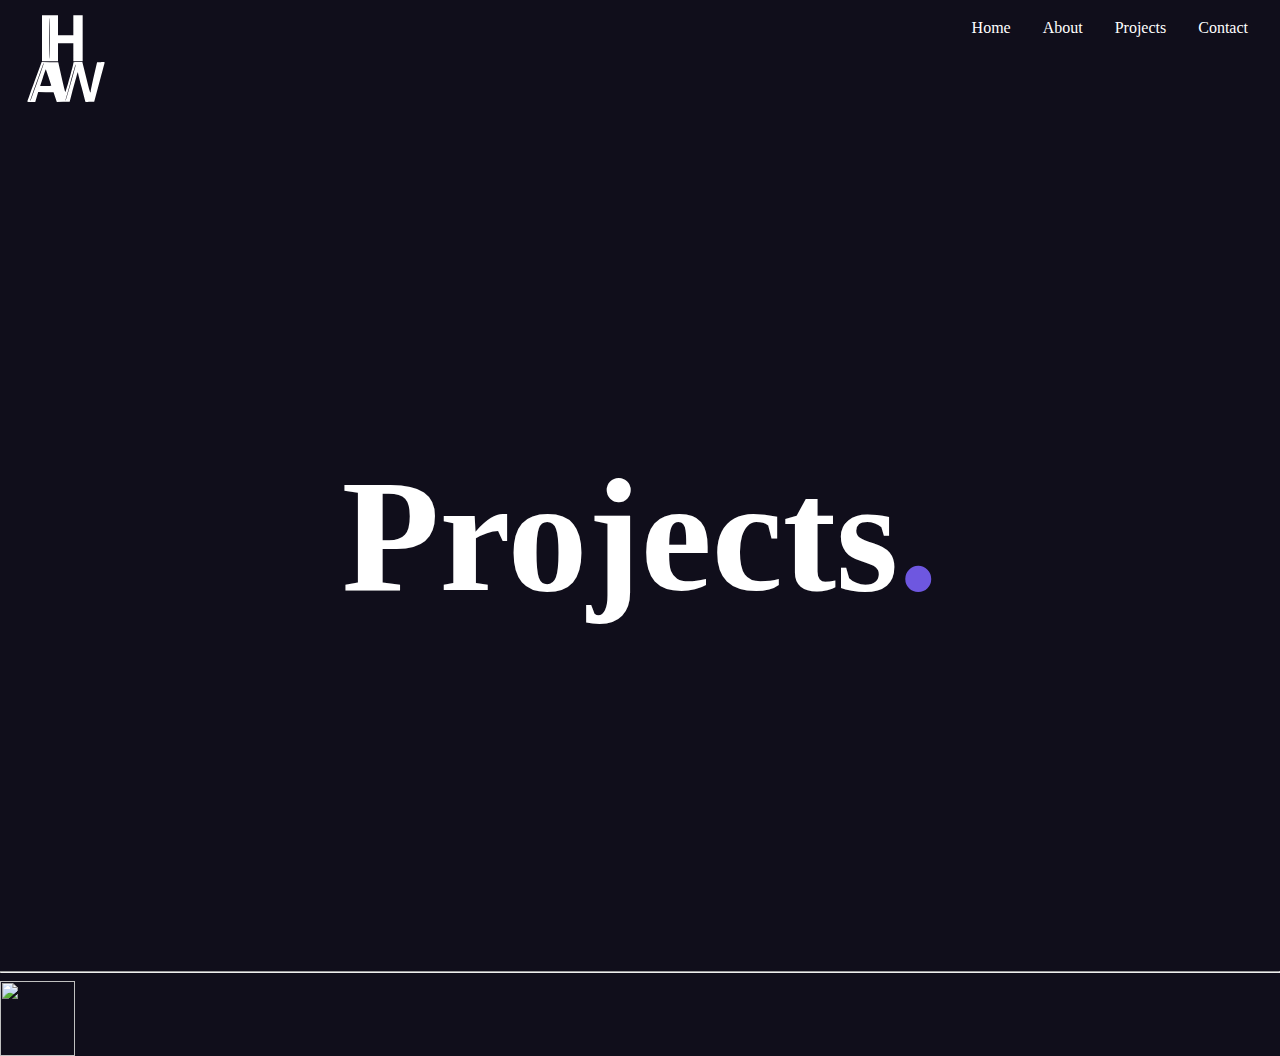
==== projects.html @ f9002aec "menu bar" ====
<!DOCTYPE html>
<html lang="en">
  <head>
    <meta charset="UTF-8" />
    <meta http-equiv="X-UA-Compatible" content="IE=edge" />
    <meta name="viewport" content="width=device-width, initial-scale=1.0" />
    <link rel="stylesheet" href="reset.css" />
    <link rel="stylesheet" href="style.css" />

    <title>Habib Abdul Wahid | Portfolio Website</title>
    <link rel="icon" href="Images/logo.svg" />
  </head>
  <body>
    <script src="script.js"></script>
    <div class="nav-bar">
      <div class="logo-haw">
        <svg
          version="1.0"
          xmlns="http://www.w3.org/2000/svg"
          viewBox="0 0 150.000000 150.000000"
          preserveAspectRatio="xMidYMid meet"
        >
          <g
            transform="translate(0.000000,150.000000) scale(0.100000,-0.100000)"
            stroke="none"
          >
            <path
              d="M390 1045 l0 -345 120 0 120 0 0 135 0 135 115 0 115 0 0 -135 0
  -135 70 0 70 0 0 345 0 345 -70 0 -70 0 0 -150 0 -150 -115 0 -115 0 0 150 0
  150 -120 0 -120 0 0 -345z m120 0 c0 -172 -4 -305 -5 -305 -5 0 -5 133 -5 305
  0 172 4 305 5 305 5 0 5 -133 5 -305z"
            />
            <path
              d="M277 398 c-59 -161 -107 -296 -107 -300 0 -5 27 -8 60 -8 l59 0 22
  75 22 76 115 -3 115 -3 25 -73 24 -73 96 3 97 3 37 140 c21 77 49 181 63 230
  13 50 24 80 24 68 1 -12 26 -114 56 -227 30 -112 55 -207 55 -211 0 -3 30 -5
  67 -3 l66 3 78 290 c43 160 79 294 79 298 0 4 -26 7 -57 5 l-57 -3 -48 -205
  c-26 -113 -47 -216 -47 -230 -2 -50 -19 2 -71 217 l-55 223 -67 0 c-58 0 -68
  -3 -68 -17 1 -23 -113 -433 -120 -433 -3 0 -28 100 -56 223 l-50 222 -125 3
  -124 3 -108 -293z m43 -8 c-55 -151 -100 -276 -100 -279 0 -2 -2 -2 -5 1 -3 2
  40 128 95 278 55 151 100 276 100 279 0 2 2 2 5 -1 3 -2 -40 -128 -95 -278z
  m505 -9 c-41 -145 -77 -266 -81 -270 -3 -3 -4 3 -1 14 4 11 36 126 72 255 80
  285 76 272 81 268 2 -2 -30 -122 -71 -267z m-339 87 c20 -62 39 -119 42 -125
  3 -10 -17 -13 -81 -13 l-85 0 41 125 c23 68 43 124 44 125 1 0 18 -51 39 -112z"
            />
          </g>
        </svg>
      </div>
      <button onclick="myFunction()" class="hamburger-menu">Menu</button>
      <ul role="not-list" id="nav">
        <li><a href="index.html">Home</a></li>
        <li><a href="index.html#about">About</a></li>
        <li><a href="#">Projects</a></li>
        <li><a href="index.html#contact">Contact</a></li>
      </ul>
    </div>
    <div class="panel center-all">
      <h1>Projects<span class="text-highlight">.</span></h1>
    </div>
    <div>
      <hr />
    </div>
    <div>
      <img src="Images/django.svg" alt="" />
      <!-- <img src="Images/django" alt="" /> -->
      <img
        src="https://cdn.jsdelivr.net/gh/devicons/devicon@latest/icons/linux/linux-original.svg"
        class="logo"
        id="linux"
      />
    </div>
  </body>
</html>
---- style.css ----
:root {
  --hue-color: 250;
  --text: #ffffff;
  --primary: hsl(var(--hue-color), 30%, 8%);
  --secondary: hsl(var(--hue-color), 30%, 8%);
  --text-highlight: hsl(var(--hue-color), 69%, 61%);
  scroll-behavior: smooth;
  user-select: none;
  -webkit-user-select: none;
  -moz-user-select: none;
  -ms-user-select: none;
}
body {
  background: var(--primary);
}

h1 {
  color: var(--text);
  font-size: 10em;
}
h2 {
  font-size: 6rem;
  color: var(--text);
}
h3 {
  color: var(--text-highlight);
  font-size: 2rem;
}
.text-highlight {
  color: var(--text-highlight);
}

p {
  color: var(--text);
  font-size: 1.5rem;
}
.potrait {
  height: 700px;
}
.panel {
  text-align: left;
  height: 95vh;
  display: flex;
  flex-direction: column;
  justify-content: center;
  align-items: center;
}
.logo {
  width: 75px;
  height: 75px;
}

#about {
  padding-top: 75px;
  display: flex;
  max-width: 920px;
  margin: auto;
}
.logo-haw {
  width: 100px;
  height: 100px;
  margin-left: 1rem;
  margin-top: 0.5rem;
  fill: var(--text);
  transition: ease 2s;
}
.name-logo {
  width: 50px;
  height: 50px;
}
.nav-scroll {
  box-shadow: 0 4px 8px var(--text-highlight);
}

#nav {
  display: flex;
}
#nav a {
  margin-right: 2em;
  text-decoration: none;
  color: var(--text);
}
#nav a:hover {
  color: var(--text-highlight);
  /* text-decoration: underline;
  text-decoration-thickness: 3; */
}

.nav-bar {
  display: flex;
  justify-content: space-between;
  color: var(--text);
  background: var(--secondary);
  position: sticky;
  top: 0;
  z-index: 1000; /* Ensures the navbar stays above other content */
  transition: box-shadow 0.5s ease;
  transition-delay: 1s;
}

/* Contact Section*/
.contact-icons {
  width: 25px;
  height: 25px;
  fill: var(--text);
}
.contact-icons:hover {
  fill: var(--text-highlight);
  cursor: pointer;
  transition: ease-in 0.4s;
}
.contact-logo {
  width: 100px;
  height: 100px;
  margin: auto;
}
.contact-content {
  display: flex;
  justify-content: space-evenly;
  align-items: center;
}
.contact-actions {
  display: flex;
  justify-content: space-evenly;
  border-width: 1px;
  border-color: var(--text);
  border-style: solid;
  padding-block: 10px;
  border-radius: 10px;
  width: 50%;
  margin-inline: auto;
  margin-block: 10px;
}

#contact {
  text-align: center;
  height: 95vh;
  display: flex;
  flex-direction: column;
  justify-content: space-evenly;
}

.form-container {
  background-color: hsl(var(--hue-color), 50%, 6%);
  padding: 20px;
  border-radius: 10px;
  box-shadow: 0 4px 8px rgba(0, 0, 0, 0.2);
  width: 100%;
  max-width: 400px;
}

form {
  display: flex;
  flex-direction: column;
}

input[type="text"],
input[type="email"],
textarea {
  background-color: #333;
  border: 1px solid #555;
  border-radius: 5px;
  padding: 10px;
  margin-bottom: 10px;
  color: var(--text);

  font-size: 16px;
}

textarea {
  resize: vertical;
  height: 100px;
}

button {
  background-color: var(--text-highlight);
  color: var(--text);
  border: none;
  border-radius: 5px;
  padding: 10px;
  font-size: 16px;
  cursor: pointer;
}

button:hover {
  background-color: #8a2be2;
}
input[type="text"]:focus,
input[type="email"]:focus,
textarea:focus {
  border-color: var(--text-highlight);
  outline: none;
}
form {
  margin-bottom: 0;
}
.form-input-container {
  display: flex;
  flex-direction: column;
  height: 250px;
  justify-content: space-around;
  margin-bottom: 2.5rem;
}

/* Education section */
.timeline {
  position: relative;
  max-width: 920px;
  margin: 50px auto;
  padding: 40px 0;
}

/* Central vertical line */
.timeline::before {
  content: "";
  position: absolute;
  top: 0;
  bottom: 0;
  left: 50%;
  width: 2px;
  background-color: #6c63ff;
  transform: translateX(-50%);
}

.timeline-item {
  padding: 20px 40px;
  position: relative;
  width: 50%;
  box-sizing: border-box;
}

.timeline-item.left {
  left: 0;
  text-align: right;
}

.timeline-item.right {
  left: 50%;
  text-align: left;
}

.timeline-item::after {
  content: "";
  position: absolute;
  width: 12px;
  height: 12px;
  background-color: #6c63ff;
  border-radius: 50%;
  top: 50%;
  transform: translateY(-50%);
  z-index: 1;
}

.timeline-item.left::after {
  right: -6px;
}

.timeline-item.right::after {
  left: -6px;
}

.timeline-content {
  padding: 20px;
  background-color: #262347;
  border-radius: 6px;
  position: relative;
  z-index: 2;
}

.timeline-content h3 {
  margin-top: 0;
  margin-bottom: 0;
  font-size: 20px;
  color: #fff;
}
.timeline-content i {
  margin-bottom: 50px;
}
.timeline-content p {
  margin: 5px 0;
  font-size: 16px;
  color: #b2b2d8;
}

.timeline-content .fa-calendar {
  margin-right: 10px;
  color: #6c63ff;
}
.study-place {
  margin-bottom: 15px;
}
.potrait-small {
  height: 400px;
  display: none;
}
.hamburger-menu {
  display: none;
}
/* Resize section*/
@media screen and (max-width: 1024px) {
  #nav {
    display: none;
  }
  .contact-content {
    flex-direction: column-reverse;
  }
  h1 {
    font-size: 12vw;
  }
  h3 {
    font-size: 4vw;
  }
  h2 {
    font-size: 10vw;
  }
  p {
    font-size: 1rem;
  }

  .contact-content {
    margin-inline: 3rem;
  }

  #about {
    width: 85%;
  }
  .about-title h2 {
    text-align: center;
  }
  .timeline-item {
    width: 90%;
  }
  .timeline::before {
    left: 10%;
  }
  .timeline-item.left,
  .timeline-item.right {
    left: 10%;
    text-align: left;
  }
  .timeline-item.left::after {
    left: -6px;
  }
  .nav-bar {
    flex-direction: column;
    text-align: center;
  }
  .hamburger-menu {
    display: block;
    width: 60px;

    position: absolute;
    right: 7.5px;
    top: 7.5px;
  }
}

@media screen and (max-width: 600px) {
  .potrait {
    display: none;
  }
  .potrait-small {
    display: block;
    float: right;
  }
}
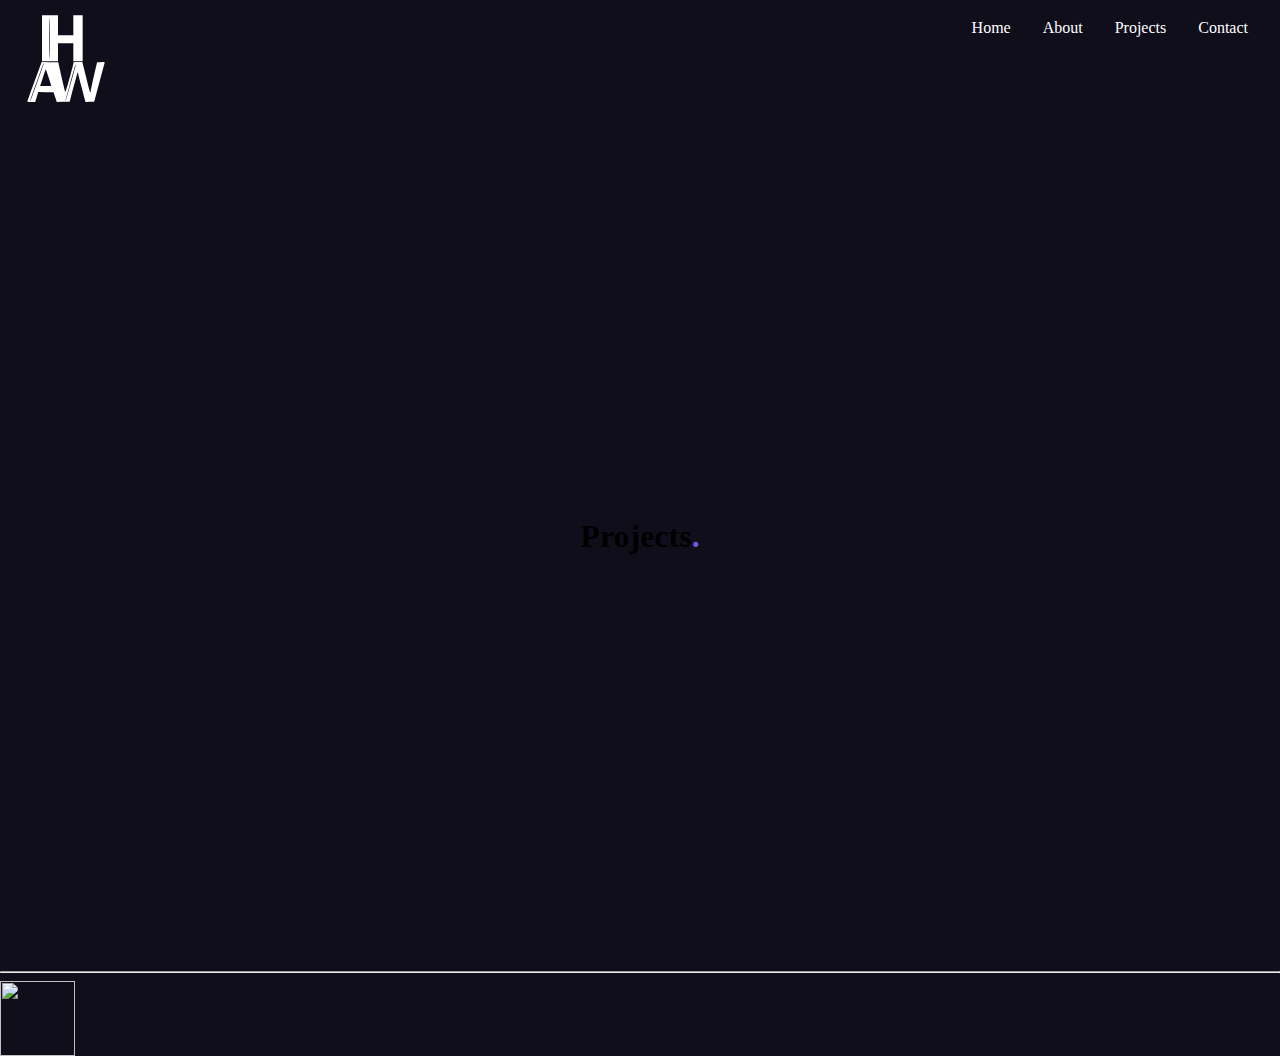
==== commit 85ae20ec: "cleaning css" ====
--- a/projects.html
+++ b/projects.html
@@ -47,14 +47,14 @@
         </svg>
       </div>
       <button onclick="myFunction()" class="hamburger-menu">Menu</button>
-      <ul role="not-list" id="nav">
+      <ul role="not-list" class="nav">
         <li><a href="index.html">Home</a></li>
         <li><a href="index.html#about">About</a></li>
         <li><a href="#">Projects</a></li>
         <li><a href="index.html#contact">Contact</a></li>
       </ul>
     </div>
-    <div class="panel center-all">
+    <div class="landing-page center-all">
       <h1>Projects<span class="text-highlight">.</span></h1>
     </div>
     <div>
--- a/style.css
+++ b/style.css
@@ -13,8 +13,16 @@
 body {
   background: var(--primary);
 }
-
-h1 {
+.inside-body {
+  max-width: 1200px;
+  margin: auto;
+}
+.content-wrapper {
+  width: 90%;
+  margin: auto;
+}
+
+.title {
   color: var(--text);
   font-size: 10em;
 }
@@ -22,7 +30,7 @@
   font-size: 6rem;
   color: var(--text);
 }
-h3 {
+.subtitle {
   color: var(--text-highlight);
   font-size: 2rem;
 }
@@ -37,7 +45,7 @@
 .potrait {
   height: 700px;
 }
-.panel {
+.landing-page {
   text-align: left;
   height: 95vh;
   display: flex;
@@ -72,15 +80,15 @@
   box-shadow: 0 4px 8px var(--text-highlight);
 }
 
-#nav {
-  display: flex;
-}
-#nav a {
+.nav {
+  display: flex;
+}
+.nav a {
   margin-right: 2em;
   text-decoration: none;
   color: var(--text);
 }
-#nav a:hover {
+.nav a:hover {
   color: var(--text-highlight);
   /* text-decoration: underline;
   text-decoration-thickness: 3; */
@@ -91,11 +99,6 @@
   justify-content: space-between;
   color: var(--text);
   background: var(--secondary);
-  position: sticky;
-  top: 0;
-  z-index: 1000; /* Ensures the navbar stays above other content */
-  transition: box-shadow 0.5s ease;
-  transition-delay: 1s;
 }
 
 /* Contact Section*/
@@ -296,18 +299,40 @@
 .hamburger-menu {
   display: none;
 }
+.to-top {
+  position: fixed;
+  z-index: 1000;
+  right: 30px;
+  bottom: 25px;
+  height: 90px;
+  width: 90px;
+  display: flex;
+  align-items: center;
+  justify-content: center;
+  cursor: pointer;
+  display: none;
+}
+.arrow-up {
+  width: 28px;
+  height: 28px;
+  border-left: 4px solid white;
+  border-bottom: 4px solid white;
+  transform: rotate(135deg);
+  margin-bottom: -14px;
+  pointer-events: none;
+}
 /* Resize section*/
 @media screen and (max-width: 1024px) {
-  #nav {
+  .nav {
     display: none;
   }
   .contact-content {
     flex-direction: column-reverse;
   }
-  h1 {
+  .title {
     font-size: 12vw;
   }
-  h3 {
+  .subtitle {
     font-size: 4vw;
   }
   h2 {
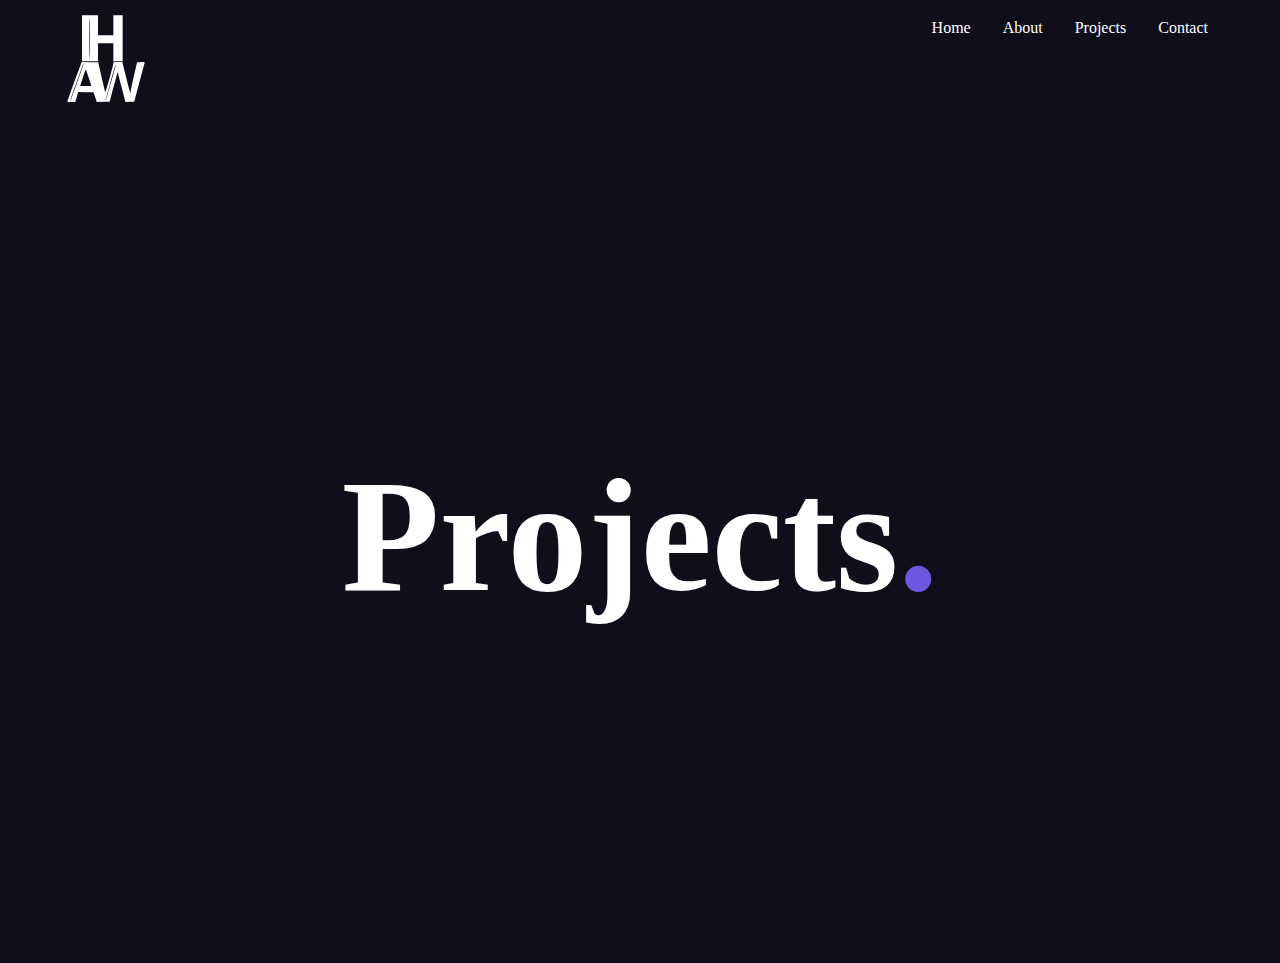
==== commit 0fd698f6: "potrait reduce pixels + sidebar + project fixes" ====
--- a/projects.html
+++ b/projects.html
@@ -6,32 +6,32 @@
     <meta name="viewport" content="width=device-width, initial-scale=1.0" />
     <link rel="stylesheet" href="reset.css" />
     <link rel="stylesheet" href="style.css" />
+    <link rel="stylesheet" href="project.css" />
 
     <title>Habib Abdul Wahid | Portfolio Website</title>
     <link rel="icon" href="Images/logo.svg" />
   </head>
   <body>
-    <script src="script.js"></script>
-    <div class="nav-bar">
-      <div class="logo-haw">
-        <svg
-          version="1.0"
-          xmlns="http://www.w3.org/2000/svg"
-          viewBox="0 0 150.000000 150.000000"
-          preserveAspectRatio="xMidYMid meet"
-        >
-          <g
-            transform="translate(0.000000,150.000000) scale(0.100000,-0.100000)"
-            stroke="none"
+    <div class="inside-body">
+      <div class="nav-bar">
+        <div class="logo-haw">
+          <svg
+            version="1.0"
+            xmlns="http://www.w3.org/2000/svg"
+            viewBox="0 0 150.000000 150.000000"
+            preserveAspectRatio="xMidYMid meet"
           >
-            <path
-              d="M390 1045 l0 -345 120 0 120 0 0 135 0 135 115 0 115 0 0 -135 0
+            <g
+              transform="translate(0.000000,150.000000) scale(0.100000,-0.100000)"
+            >
+              <path
+                d="M390 1045 l0 -345 120 0 120 0 0 135 0 135 115 0 115 0 0 -135 0
   -135 70 0 70 0 0 345 0 345 -70 0 -70 0 0 -150 0 -150 -115 0 -115 0 0 150 0
   150 -120 0 -120 0 0 -345z m120 0 c0 -172 -4 -305 -5 -305 -5 0 -5 133 -5 305
   0 172 4 305 5 305 5 0 5 -133 5 -305z"
-            />
-            <path
-              d="M277 398 c-59 -161 -107 -296 -107 -300 0 -5 27 -8 60 -8 l59 0 22
+              />
+              <path
+                d="M277 398 c-59 -161 -107 -296 -107 -300 0 -5 27 -8 60 -8 l59 0 22
   75 22 76 115 -3 115 -3 25 -73 24 -73 96 3 97 3 37 140 c21 77 49 181 63 230
   13 50 24 80 24 68 1 -12 26 -114 56 -227 30 -112 55 -207 55 -211 0 -3 30 -5
   67 -3 l66 3 78 290 c43 160 79 294 79 298 0 4 -26 7 -57 5 l-57 -3 -48 -205
@@ -42,32 +42,77 @@
   m505 -9 c-41 -145 -77 -266 -81 -270 -3 -3 -4 3 -1 14 4 11 36 126 72 255 80
   285 76 272 81 268 2 -2 -30 -122 -71 -267z m-339 87 c20 -62 39 -119 42 -125
   3 -10 -17 -13 -81 -13 l-85 0 41 125 c23 68 43 124 44 125 1 0 18 -51 39 -112z"
-            />
-          </g>
-        </svg>
+              />
+            </g>
+          </svg>
+        </div>
+        <ul role="not-list" class="nav">
+          <li><a href="index.html">Home</a></li>
+          <li><a href="index.html#about">About</a></li>
+          <li><a href="#">Projects</a></li>
+          <li><a href="index.html#contact">Contact</a></li>
+        </ul>
+        <ul role="not-list" class="sidebar">
+          <li onclick="myFunction()">
+            <?xml version="1.0" encoding="utf-8"?><svg
+              version="1.1"
+              id="Layer_1"
+              xmlns="http://www.w3.org/2000/svg"
+              xmlns:xlink="http://www.w3.org/1999/xlink"
+              x="0px"
+              y="0px"
+              width="26px"
+              height="26px"
+              viewBox="0 0 122.878 122.88"
+              enable-background="new 0 0 122.878 122.88"
+              xml:space="preserve"
+              fill="#ffffff"
+            >
+              <g>
+                <path
+                  d="M1.426,8.313c-1.901-1.901-1.901-4.984,0-6.886c1.901-1.902,4.984-1.902,6.886,0l53.127,53.127l53.127-53.127 c1.901-1.902,4.984-1.902,6.887,0c1.901,1.901,1.901,4.985,0,6.886L68.324,61.439l53.128,53.128c1.901,1.901,1.901,4.984,0,6.886 c-1.902,1.902-4.985,1.902-6.887,0L61.438,68.326L8.312,121.453c-1.901,1.902-4.984,1.902-6.886,0 c-1.901-1.901-1.901-4.984,0-6.886l53.127-53.128L1.426,8.313L1.426,8.313z"
+                />
+              </g>
+            </svg>
+          </li>
+          <li><a href="index.html">Home</a></li>
+          <li><a href="index.html#about">About</a></li>
+          <li><a href="#">Projects</a></li>
+          <li><a href="index.html#contact">Contact</a></li>
+        </ul>
+        <div onclick="myFunction()" class="hamburger-menu">
+          <?xml version="1.0" encoding="utf-8"?><svg
+            version="1.1"
+            id="Layer_1"
+            xmlns="http://www.w3.org/2000/svg"
+            xmlns:xlink="http://www.w3.org/1999/xlink"
+            x="0px"
+            y="0px"
+            viewBox="0 0 122.88 95.95"
+            style="enable-background: new 0 0 122.88 95.95"
+            xml:space="preserve"
+          >
+            <style type="text/css">
+              .st0 {
+                fill-rule: evenodd;
+                clip-rule: evenodd;
+              }
+            </style>
+            <g>
+              <path
+                class="st0"
+                d="M8.94,0h105c4.92,0,8.94,4.02,8.94,8.94l0,0c0,4.92-4.02,8.94-8.94,8.94h-105C4.02,17.88,0,13.86,0,8.94l0,0 C0,4.02,4.02,0,8.94,0L8.94,0z M8.94,78.07h105c4.92,0,8.94,4.02,8.94,8.94l0,0c0,4.92-4.02,8.94-8.94,8.94h-105 C4.02,95.95,0,91.93,0,87.01l0,0C0,82.09,4.02,78.07,8.94,78.07L8.94,78.07z M8.94,39.03h105c4.92,0,8.94,4.02,8.94,8.94l0,0 c0,4.92-4.02,8.94-8.94,8.94h-105C4.02,56.91,0,52.89,0,47.97l0,0C0,43.06,4.02,39.03,8.94,39.03L8.94,39.03z"
+              />
+            </g>
+          </svg>
+        </div>
       </div>
-      <button onclick="myFunction()" class="hamburger-menu">Menu</button>
-      <ul role="not-list" class="nav">
-        <li><a href="index.html">Home</a></li>
-        <li><a href="index.html#about">About</a></li>
-        <li><a href="#">Projects</a></li>
-        <li><a href="index.html#contact">Contact</a></li>
-      </ul>
+      <div class="content-wrapper">
+        <div class="landing-page">
+          <h1 class="title">Projects<span class="text-highlight">.</span></h1>
+        </div>
+      </div>
     </div>
-    <div class="landing-page center-all">
-      <h1>Projects<span class="text-highlight">.</span></h1>
-    </div>
-    <div>
-      <hr />
-    </div>
-    <div>
-      <img src="Images/django.svg" alt="" />
-      <!-- <img src="Images/django" alt="" /> -->
-      <img
-        src="https://cdn.jsdelivr.net/gh/devicons/devicon@latest/icons/linux/linux-original.svg"
-        class="logo"
-        id="linux"
-      />
-    </div>
+    <script src="script.js"></script>
   </body>
 </html>
--- a/style.css
+++ b/style.css
@@ -59,7 +59,7 @@
 }
 
 #about {
-  padding-top: 75px;
+  padding-block: 75px;
   display: flex;
   max-width: 920px;
   margin: auto;
@@ -82,6 +82,7 @@
 
 .nav {
   display: flex;
+  flex-direction: row;
 }
 .nav a {
   margin-right: 2em;
@@ -90,8 +91,6 @@
 }
 .nav a:hover {
   color: var(--text-highlight);
-  /* text-decoration: underline;
-  text-decoration-thickness: 3; */
 }
 
 .nav-bar {
@@ -121,6 +120,7 @@
   display: flex;
   justify-content: space-evenly;
   align-items: center;
+  padding-block: 5rem;
 }
 .contact-actions {
   display: flex;
@@ -137,7 +137,7 @@
 
 #contact {
   text-align: center;
-  height: 95vh;
+  /* height: 95vh; */
   display: flex;
   flex-direction: column;
   justify-content: space-evenly;
@@ -175,9 +175,10 @@
   height: 100px;
 }
 
-button {
+button[type="submit"] {
   background-color: var(--text-highlight);
   color: var(--text);
+
   border: none;
   border-radius: 5px;
   padding: 10px;
@@ -185,7 +186,7 @@
   cursor: pointer;
 }
 
-button:hover {
+button[type="submit"]:hover {
   background-color: #8a2be2;
 }
 input[type="text"]:focus,
@@ -299,33 +300,82 @@
 .hamburger-menu {
   display: none;
 }
+
 .to-top {
+  background-color: var(--text-highlight);
+  color: var(--text);
+
+  border: none;
+  border-radius: 5px;
+  padding: 10px;
+  font-size: 16px;
+  cursor: pointer;
   position: fixed;
-  z-index: 1000;
+  z-index: 999;
   right: 30px;
   bottom: 25px;
-  height: 90px;
-  width: 90px;
+  height: 50px;
+  width: 50px;
   display: flex;
   align-items: center;
   justify-content: center;
   cursor: pointer;
   display: none;
 }
+
 .arrow-up {
-  width: 28px;
-  height: 28px;
+  width: 20px;
+  height: 20px;
   border-left: 4px solid white;
   border-bottom: 4px solid white;
   transform: rotate(135deg);
   margin-bottom: -14px;
   pointer-events: none;
 }
+.sidebar {
+  position: fixed;
+  top: 0;
+  right: 0;
+  height: 100vh;
+  width: 250px;
+  z-index: 999;
+  background-color: rgba(255, 255, 255, 0.2);
+  box-shadow: -10px 0 10px rgba(0, 0, 0, 0.363);
+  backdrop-filter: blur(50px);
+  display: flex;
+  flex-direction: column;
+  align-items: flex-start;
+  justify-content: start;
+  margin-top: 0;
+  display: none;
+}
+.sidebar li,
+.sidebar a {
+  width: 100%;
+  text-decoration: none;
+  color: white;
+  text-align: left;
+  padding: 1rem;
+}
+.hamburger-menu {
+  display: none;
+  position: absolute;
+  right: 10px;
+  top: 10px;
+  background-color: var(--text-highlight);
+  padding: 0.5rem;
+  height: 26px;
+  width: 26px;
+  border-radius: 0.5rem;
+}
 /* Resize section*/
 @media screen and (max-width: 1024px) {
   .nav {
     display: none;
   }
+  .form-container {
+    margin-bottom: 7.5rem;
+  }
   .contact-content {
     flex-direction: column-reverse;
   }
@@ -346,20 +396,17 @@
     margin-inline: 3rem;
   }
 
-  #about {
-    width: 85%;
-  }
   .about-title h2 {
     text-align: center;
+    padding-bottom: 2rem;
   }
   .timeline-item {
     width: 90%;
   }
+
+  .timeline-item.left,
+  .timeline-item.right,
   .timeline::before {
-    left: 10%;
-  }
-  .timeline-item.left,
-  .timeline-item.right {
     left: 10%;
     text-align: left;
   }
@@ -371,12 +418,10 @@
     text-align: center;
   }
   .hamburger-menu {
-    display: block;
-    width: 60px;
-
-    position: absolute;
-    right: 7.5px;
-    top: 7.5px;
+    display: flex;
+  }
+  .about-text {
+    font-size: 5vw;
   }
 }
 
@@ -388,4 +433,7 @@
     display: block;
     float: right;
   }
-}
+  /* .sidebar {
+    width: 100%;
+  } */
+}
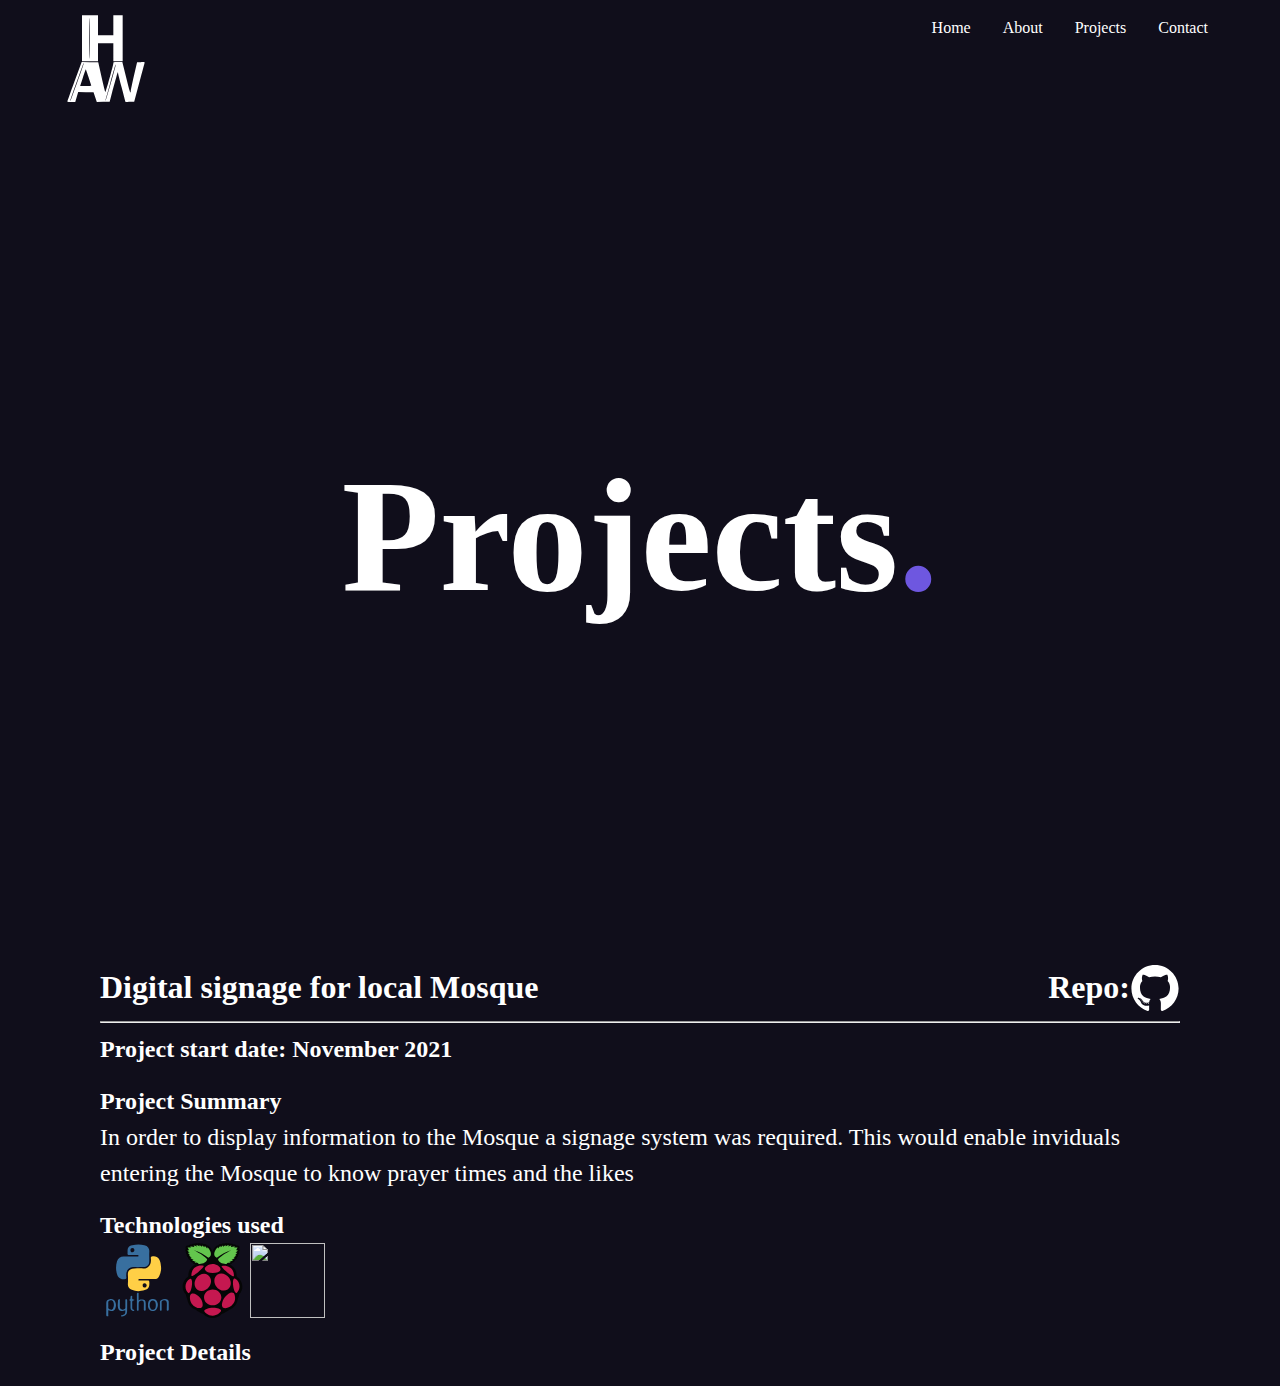
==== commit 7b6f7269: "project updates" ====
--- a/projects.html
+++ b/projects.html
@@ -111,6 +111,46 @@
         <div class="landing-page">
           <h1 class="title">Projects<span class="text-highlight">.</span></h1>
         </div>
+        <section class="project-section">
+          <div class="title-repo">
+            <h2 class="project-title">Digital signage for local Mosque</h2>
+            <h2>Repo:</h2>
+            <a href="" class="github-icon">
+              <img src="Images/github.svg" alt="github" srcset="" />
+            </a>
+          </div>
+          <hr />
+          <h3>Project start date: November 2021</h3>
+          <div class="sumary-section">
+            <h3>Project Summary</h3>
+            <p>
+              In order to display information to the Mosque a signage system was
+              required. This would enable inviduals entering the Mosque to know
+              prayer times and the likes
+            </p>
+          </div>
+          <div>
+            <h3>Technologies used</h3>
+            <div class="tech-used-icons">
+              <img
+                src="Images/python.svg"
+                class="logo"
+                alt="python"
+                srcset=""
+              />
+              <img src="Images/pi.svg" class="logo" alt="" />
+
+              <img
+                src="https://cdn.jsdelivr.net/gh/devicons/devicon@latest/icons/linux/linux-original.svg"
+                class="logo"
+                id="linux"
+              />
+            </div>
+          </div>
+          <div class="details-section">
+            <h3>Project Details</h3>
+          </div>
+        </section>
       </div>
     </div>
     <script src="script.js"></script>
--- a/project.css
+++ b/project.css
@@ -0,0 +1,30 @@
+.title-repo {
+  display: flex;
+  justify-content: flex-end;
+  /* flex: end; */
+}
+.title-repo div {
+  display: flex;
+  /* margin-left: auto; */
+}
+h2 {
+  font-size: 2rem;
+}
+h3 {
+  color: var(--text);
+  font-size: 1.5rem;
+}
+
+.github-icon {
+  width: 50px;
+}
+.project-title {
+  margin-right: auto;
+}
+.tech-used-icons {
+  display: flex;
+}
+.sumary-section,
+.details-section {
+  margin-block: 1rem;
+}
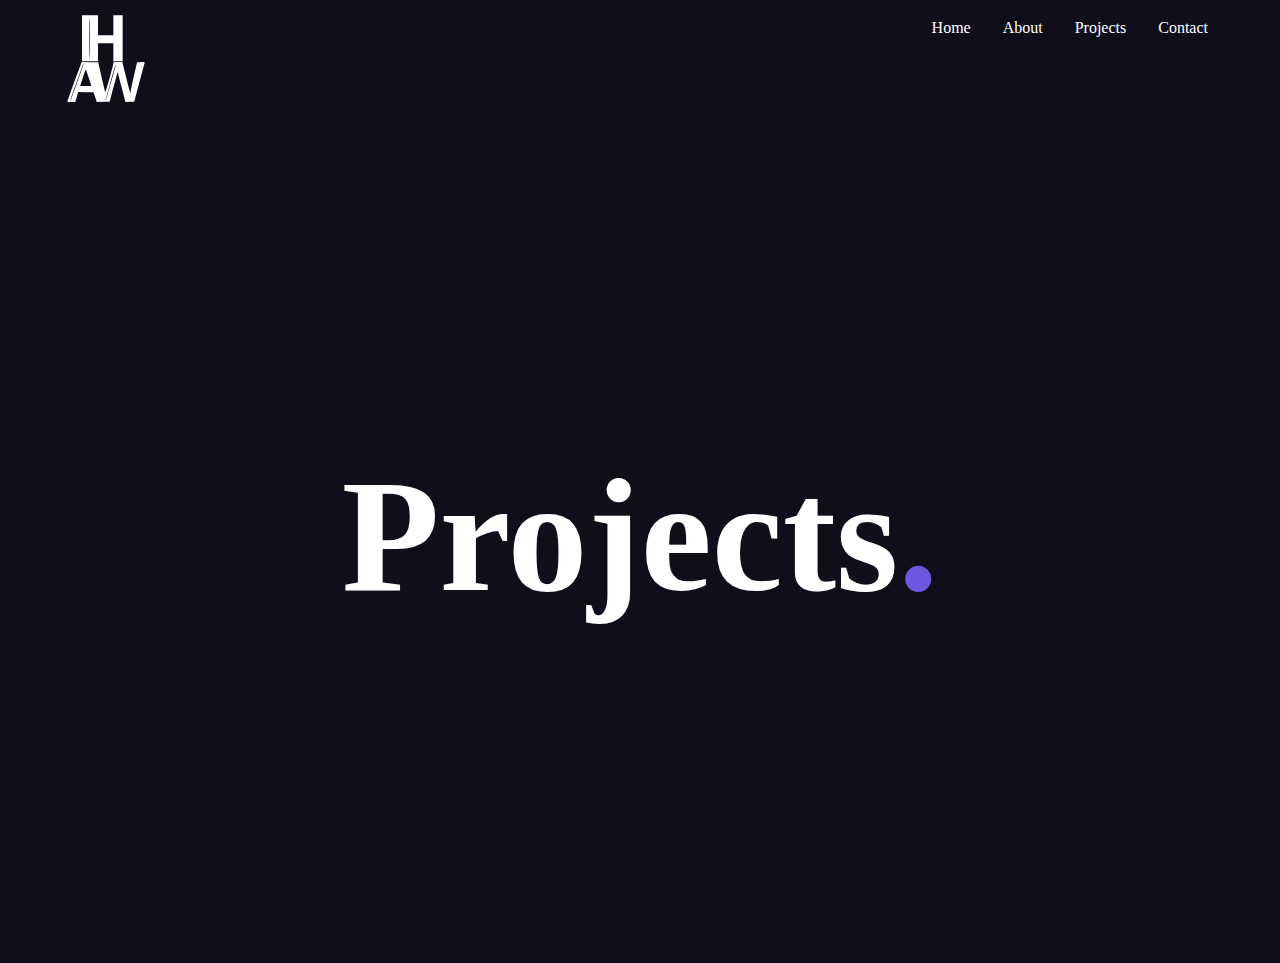
==== commit 692114db: "reset Projects section" ====
--- a/projects.html
+++ b/projects.html
@@ -111,46 +111,7 @@
         <div class="landing-page">
           <h1 class="title">Projects<span class="text-highlight">.</span></h1>
         </div>
-        <section class="project-section">
-          <div class="title-repo">
-            <h2 class="project-title">Digital signage for local Mosque</h2>
-            <h2>Repo:</h2>
-            <a href="" class="github-icon">
-              <img src="Images/github.svg" alt="github" srcset="" />
-            </a>
-          </div>
-          <hr />
-          <h3>Project start date: November 2021</h3>
-          <div class="sumary-section">
-            <h3>Project Summary</h3>
-            <p>
-              In order to display information to the Mosque a signage system was
-              required. This would enable inviduals entering the Mosque to know
-              prayer times and the likes
-            </p>
-          </div>
-          <div>
-            <h3>Technologies used</h3>
-            <div class="tech-used-icons">
-              <img
-                src="Images/python.svg"
-                class="logo"
-                alt="python"
-                srcset=""
-              />
-              <img src="Images/pi.svg" class="logo" alt="" />
-
-              <img
-                src="https://cdn.jsdelivr.net/gh/devicons/devicon@latest/icons/linux/linux-original.svg"
-                class="logo"
-                id="linux"
-              />
-            </div>
-          </div>
-          <div class="details-section">
-            <h3>Project Details</h3>
-          </div>
-        </section>
+        <div id="projects"></div>
       </div>
     </div>
     <script src="script.js"></script>
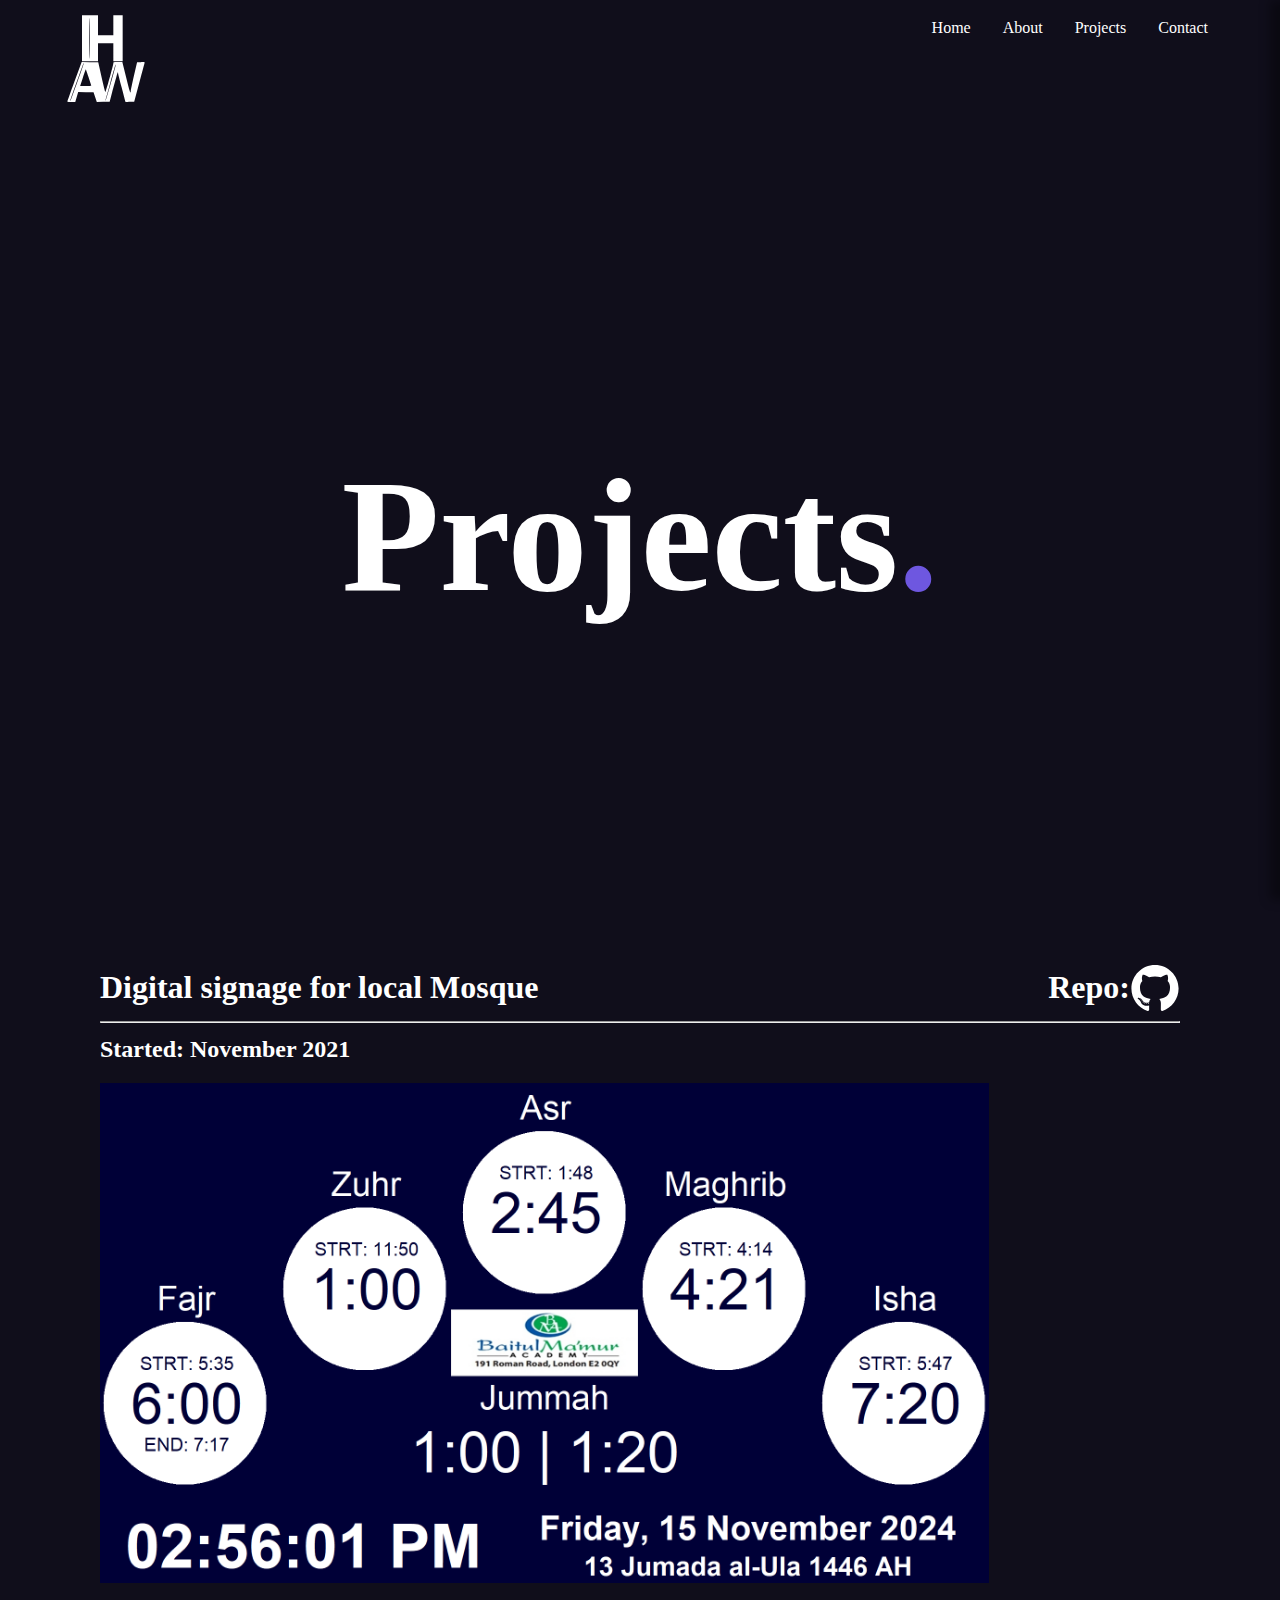
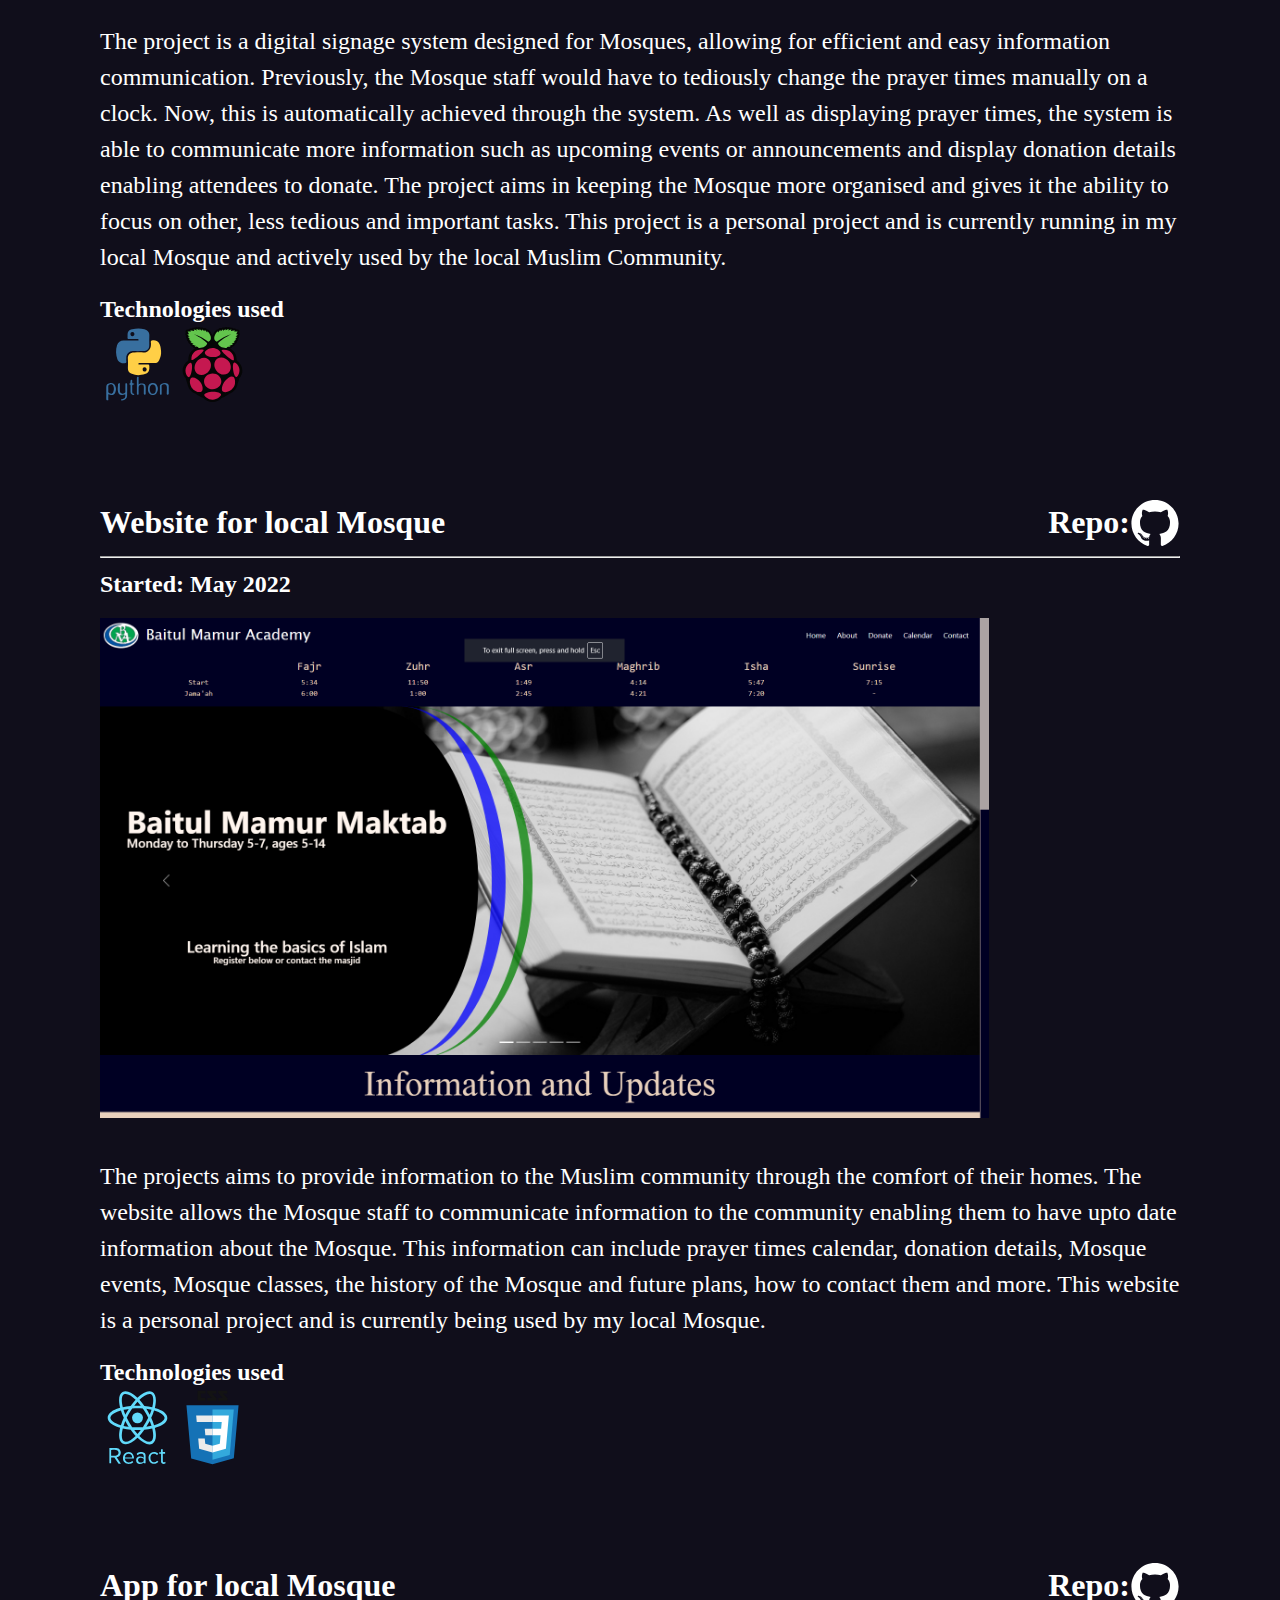
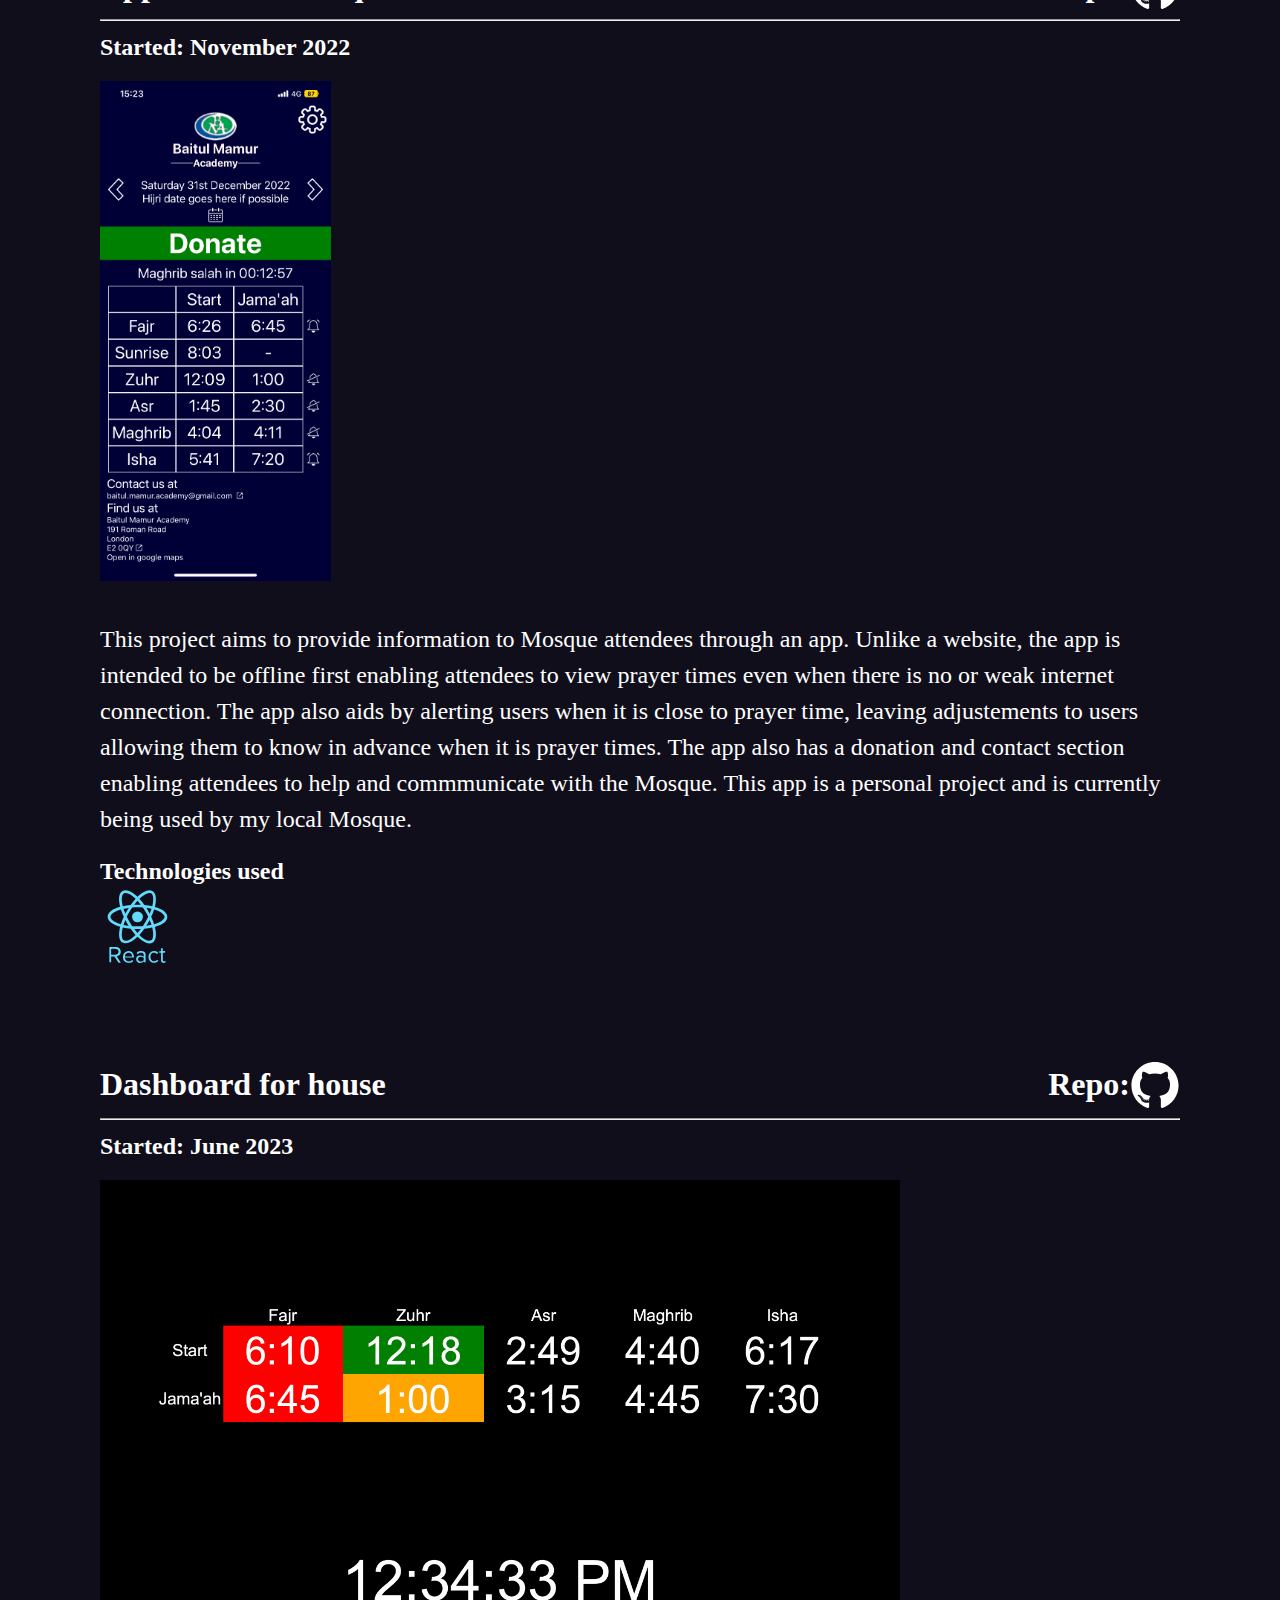
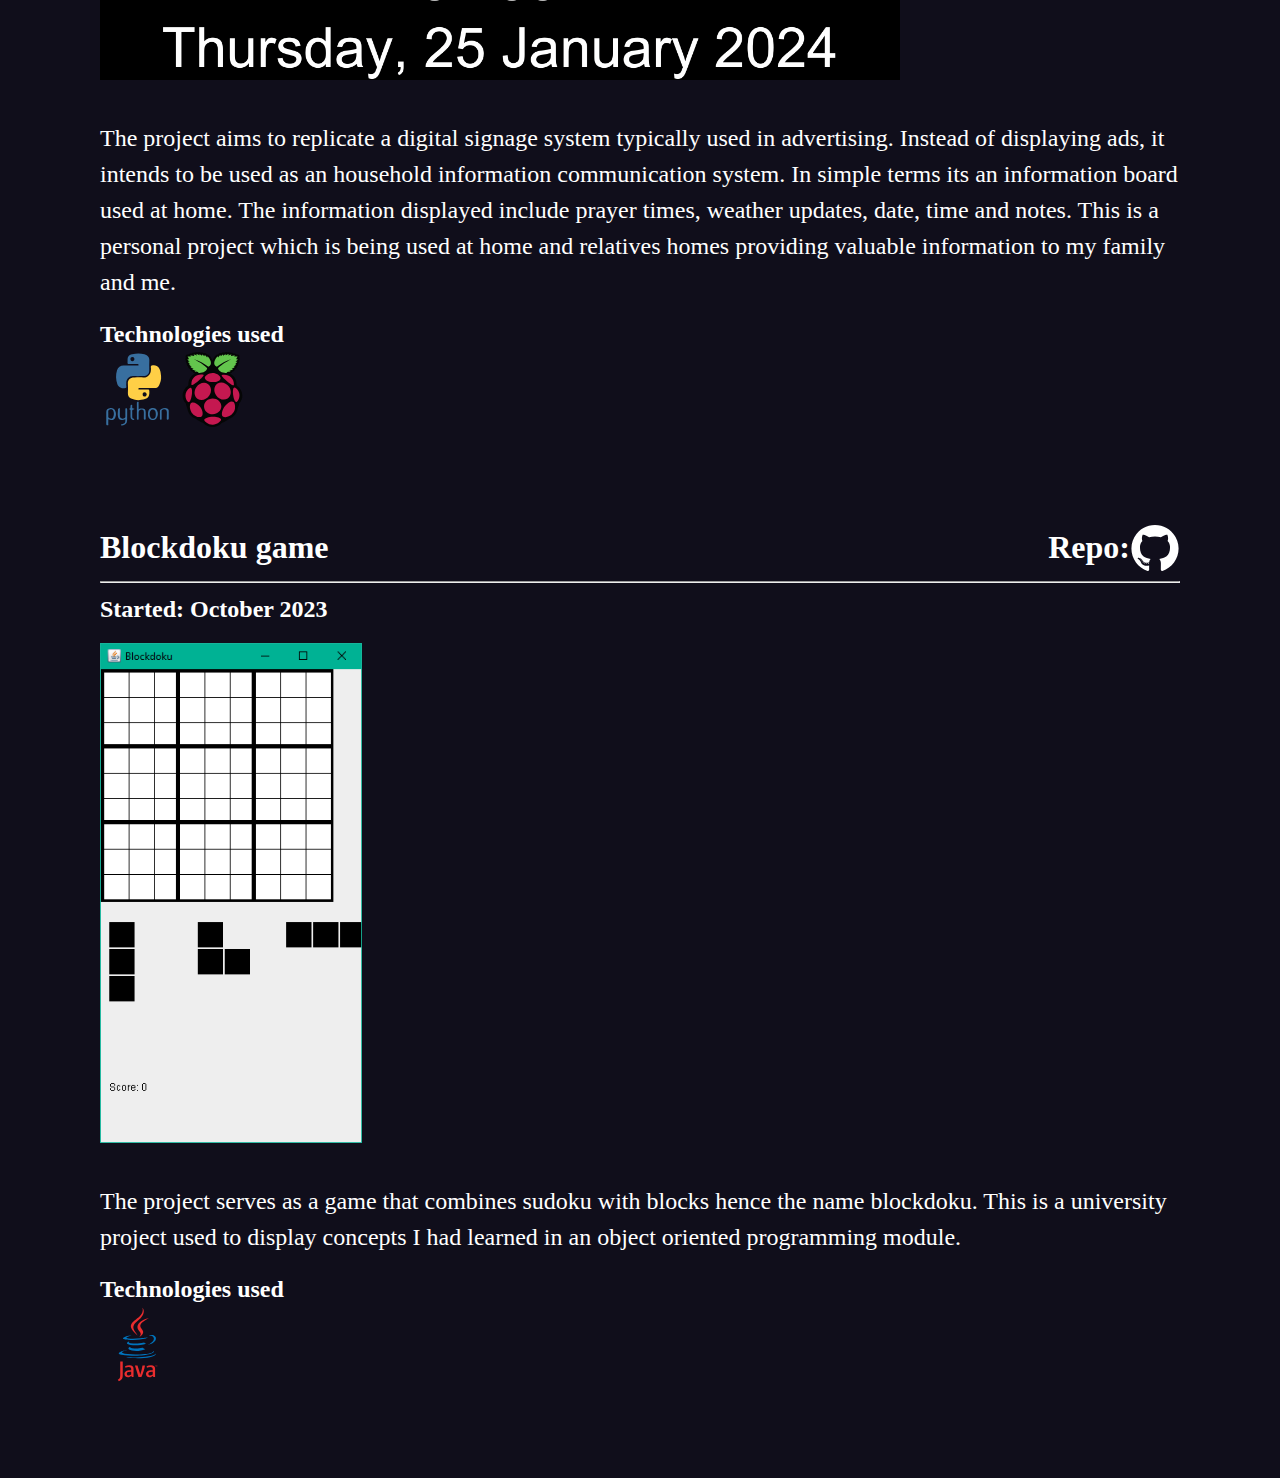
==== commit 639d9a10: "add projects page" ====
--- a/projects.html
+++ b/projects.html
@@ -114,6 +114,7 @@
         <div id="projects"></div>
       </div>
     </div>
+    <script src="projects.js"></script>
     <script src="script.js"></script>
   </body>
 </html>
--- a/style.css
+++ b/style.css
@@ -341,13 +341,16 @@
   z-index: 999;
   background-color: rgba(255, 255, 255, 0.2);
   box-shadow: -10px 0 10px rgba(0, 0, 0, 0.363);
-  backdrop-filter: blur(50px);
+  backdrop-filter: blur(50px) !important;
+  -webkit-backdrop-filter: blur(50px) !important;
+  -moz-backdrop-filter: blur(50px) !important;
   display: flex;
   flex-direction: column;
   align-items: flex-start;
   justify-content: start;
   margin-top: 0;
-  display: none;
+  transform: translateX(100%); /* Initially off-screen */
+  transition: transform 0.3s ease-in-out; /* Animation duration and easing */
 }
 .sidebar li,
 .sidebar a {
@@ -356,6 +359,10 @@
   color: white;
   text-align: left;
   padding: 1rem;
+}
+.sidebar.open {
+  transform: translateX(0); /* Slide in */
+  right: 0;
 }
 .hamburger-menu {
   display: none;
@@ -368,6 +375,38 @@
   width: 26px;
   border-radius: 0.5rem;
 }
+
+.tooltip {
+  position: relative;
+  display: inline-block;
+}
+
+.tooltip .tooltiptext {
+  visibility: hidden;
+  width: 120px;
+  background-color: rgb(80, 80, 80);
+  color: #fff;
+  text-align: center;
+  padding: 5px 0;
+  border-radius: 6px;
+  width: 120px;
+  bottom: 140%;
+  left: 50%;
+  margin-left: -60px;
+  position: absolute;
+  z-index: 1;
+}
+.tooltip .tooltiptext::after {
+  content: " ";
+  position: absolute;
+  top: 100%;
+  left: 50%;
+  margin-left: -5px;
+  border-width: 5px;
+  border-style: solid;
+  border-color: rgb(80, 80, 80) transparent transparent transparent;
+}
+
 /* Resize section*/
 @media screen and (max-width: 1024px) {
   .nav {
@@ -437,3 +476,6 @@
     width: 100%;
   } */
 }
+.project-image {
+  max-height: 500px;
+}
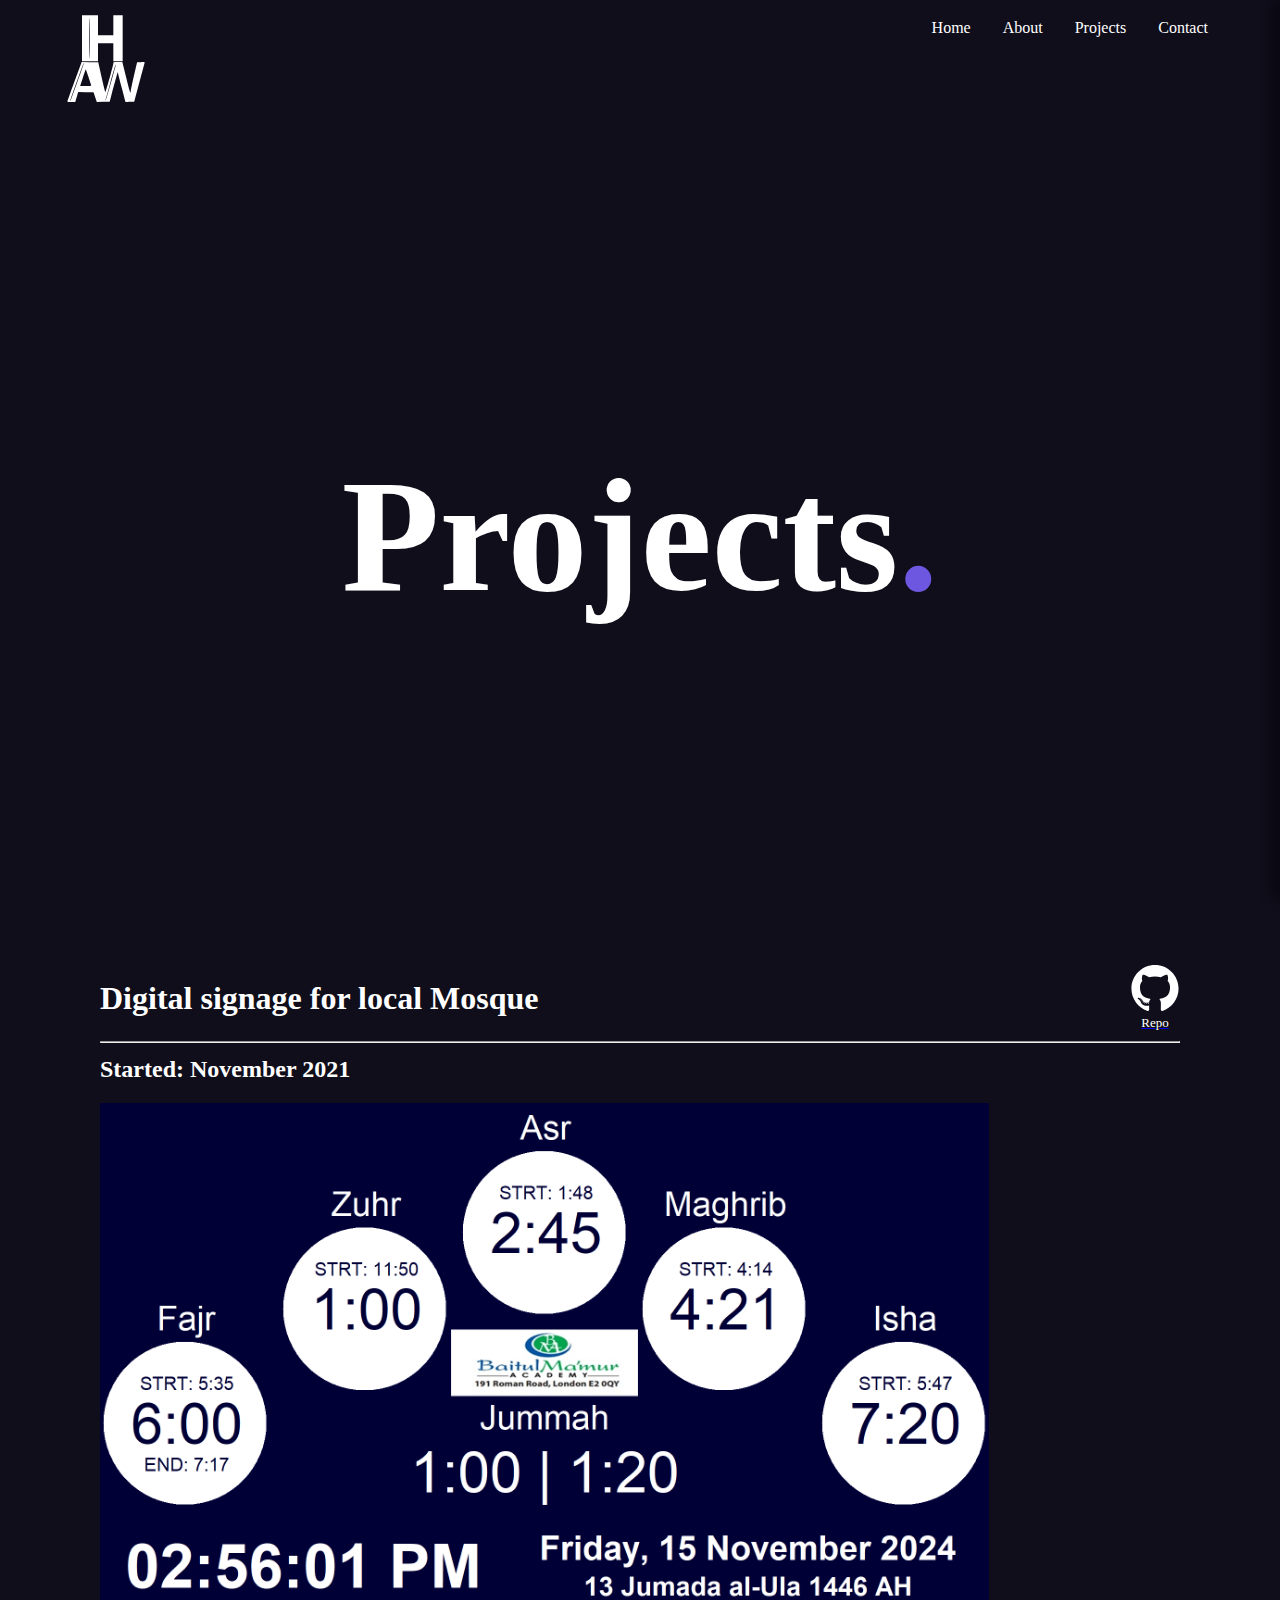
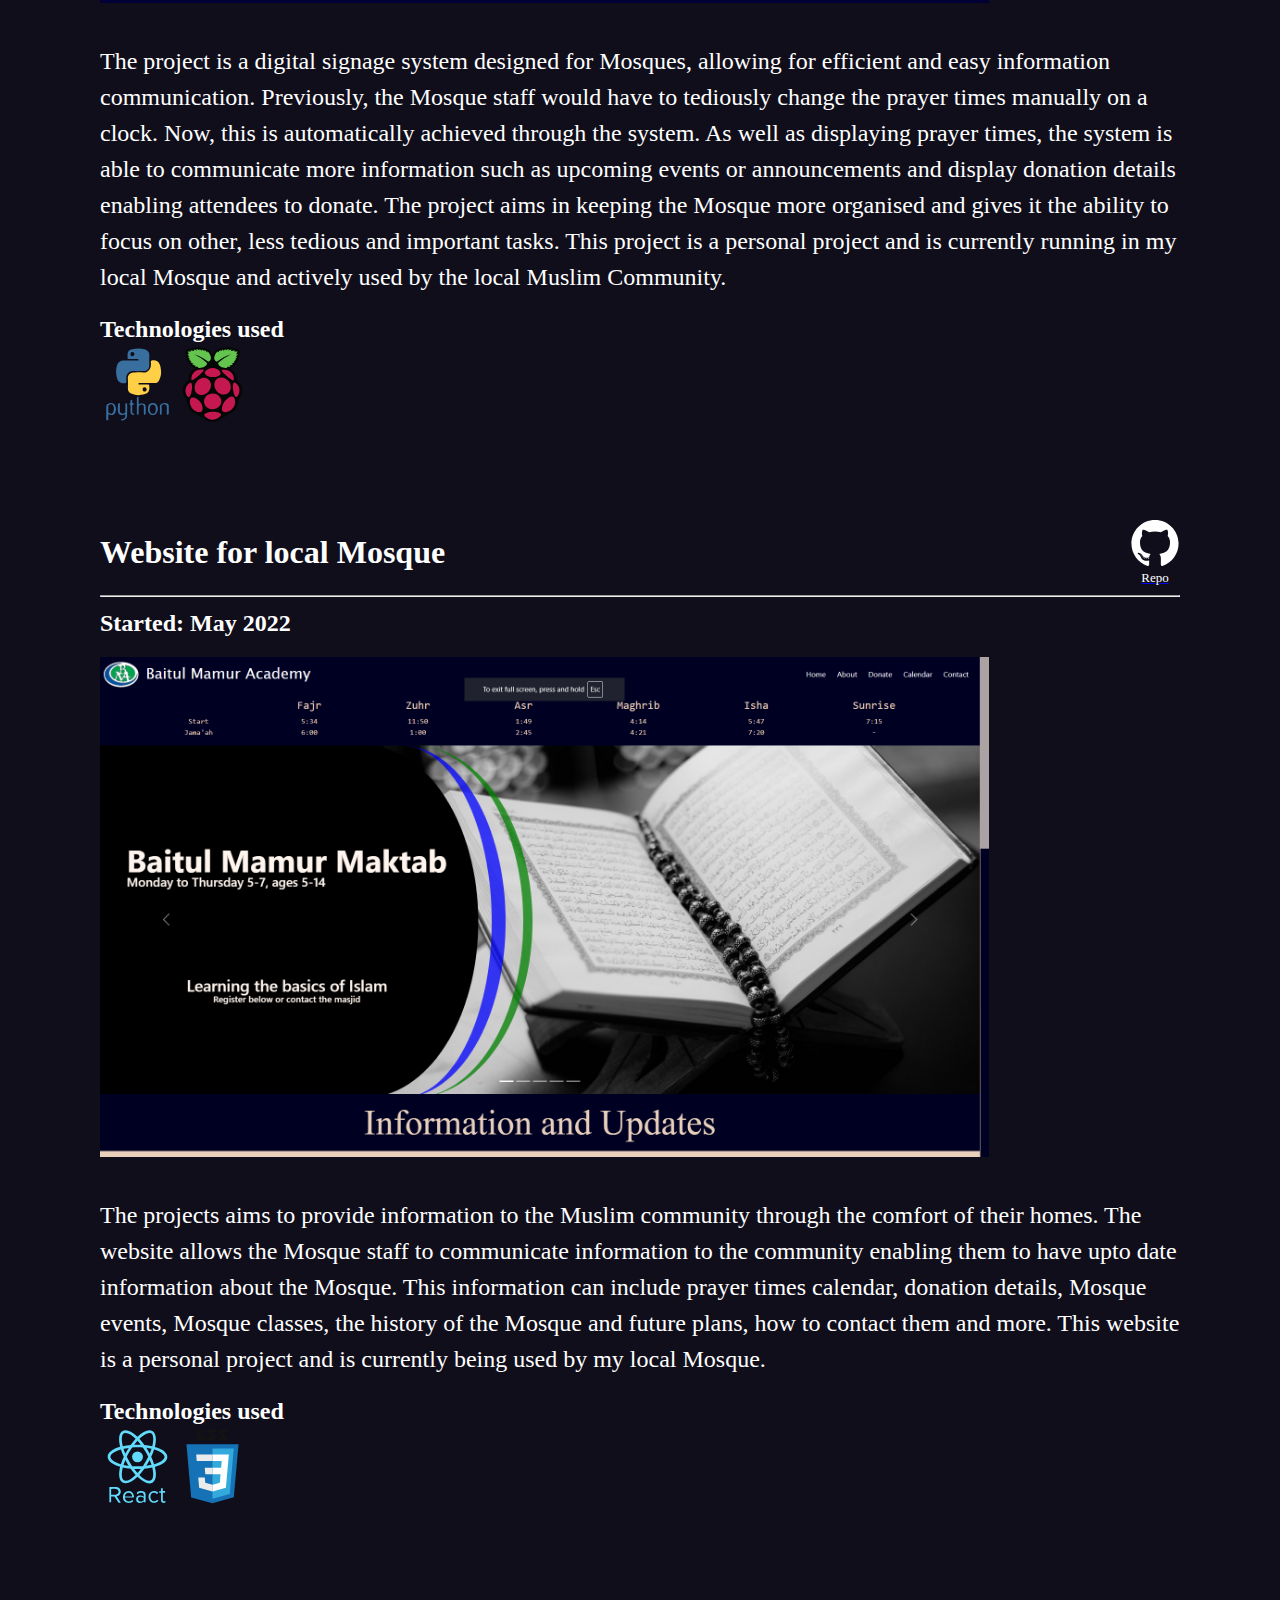
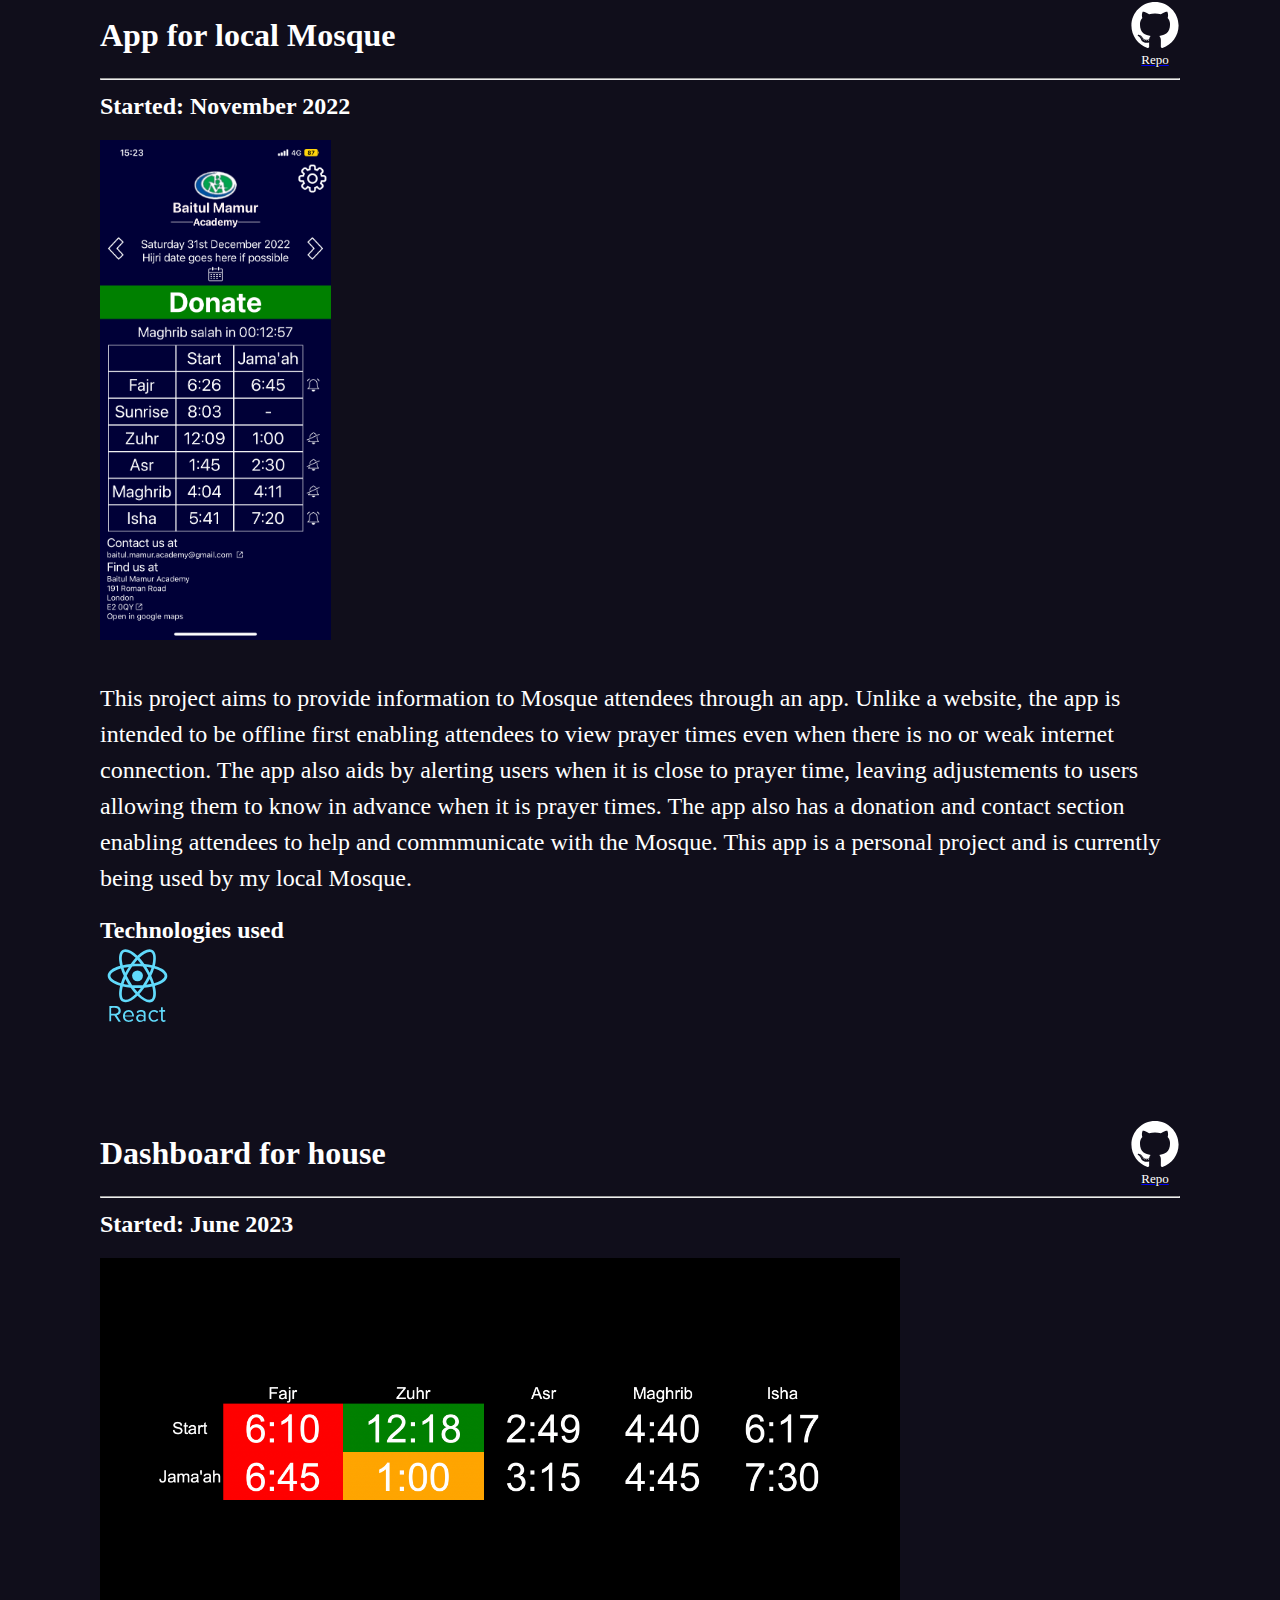
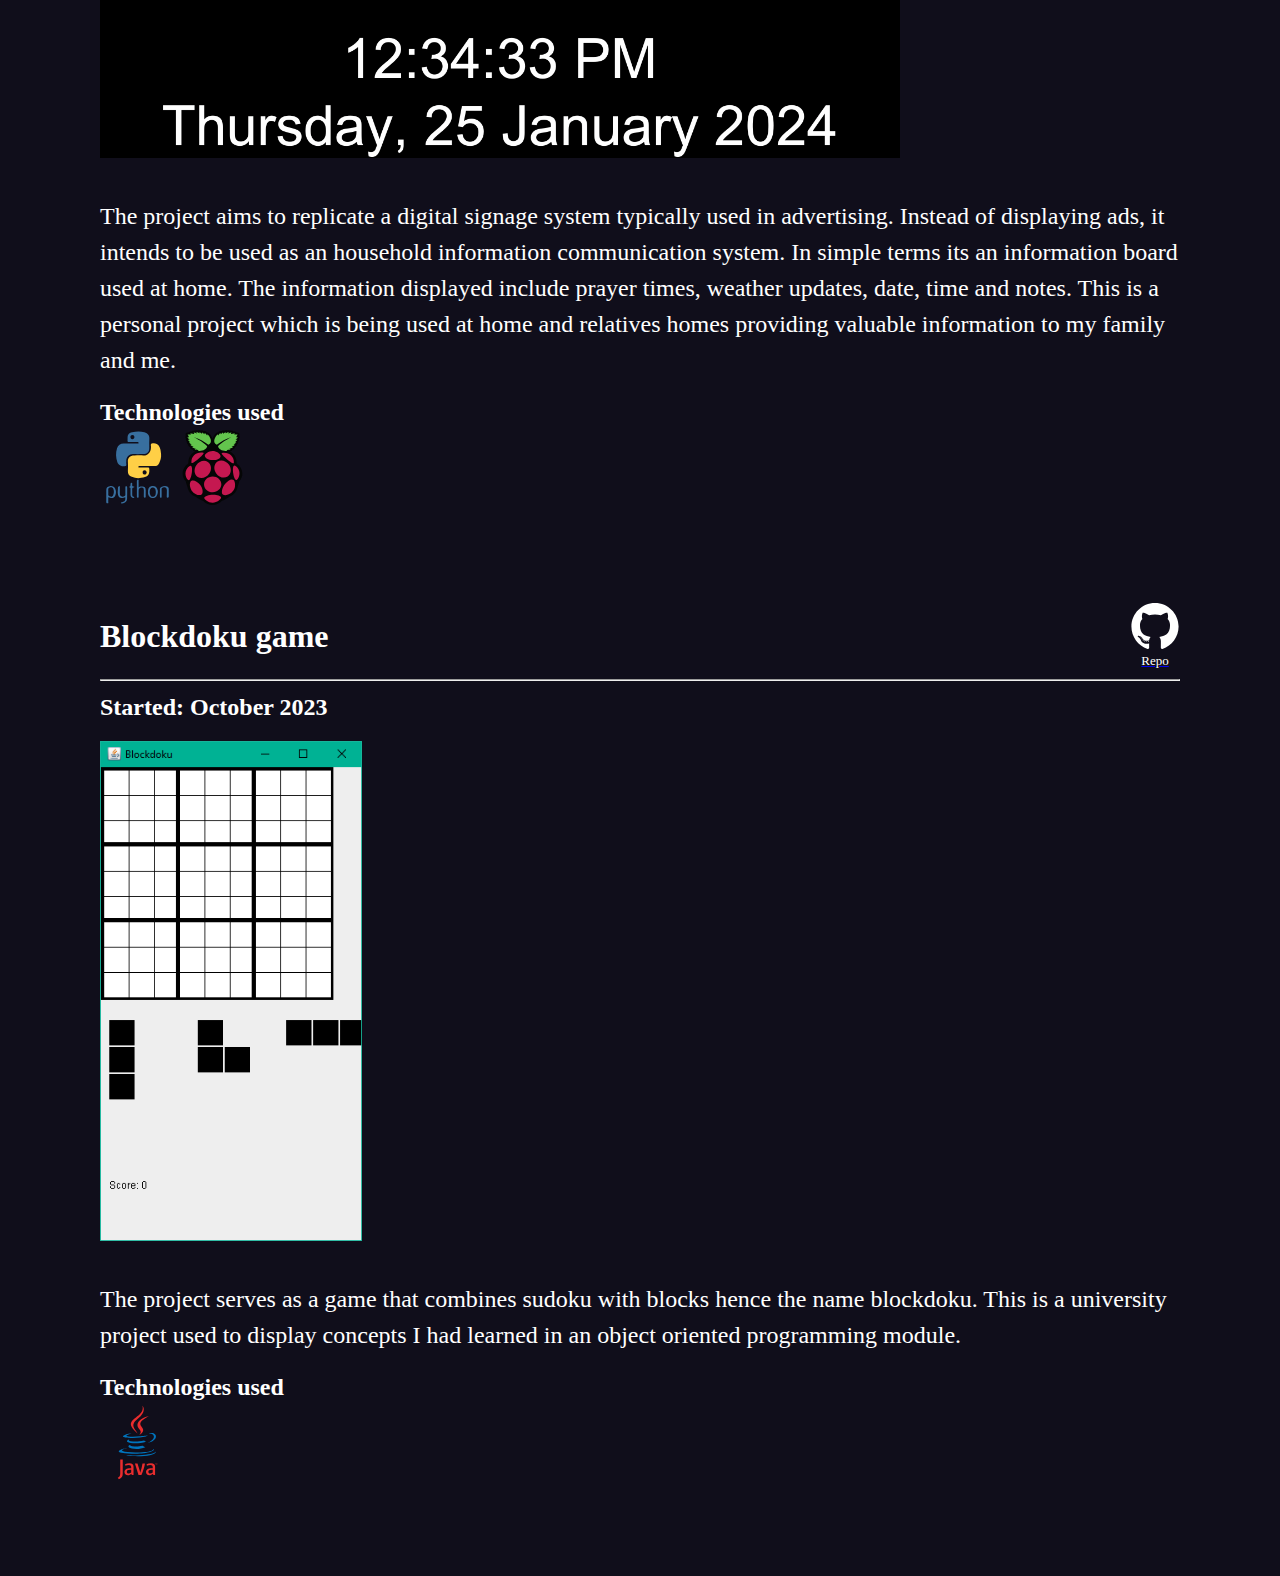
==== commit 42eb6a55: "add repo text styling and to top" ====
--- a/projects.html
+++ b/projects.html
@@ -113,6 +113,7 @@
         </div>
         <div id="projects"></div>
       </div>
+      <button class="to-top"><i class="arrow-up"></i></button>
     </div>
     <script src="projects.js"></script>
     <script src="script.js"></script>
--- a/style.css
+++ b/style.css
@@ -479,3 +479,14 @@
 .project-image {
   max-height: 500px;
 }
+.repo-text {
+  font-size: small;
+  text-align: center;
+}
+.repo-section {
+  display: flex;
+  flex-direction: column;
+}
+.title-repo {
+  align-items: center;
+}
